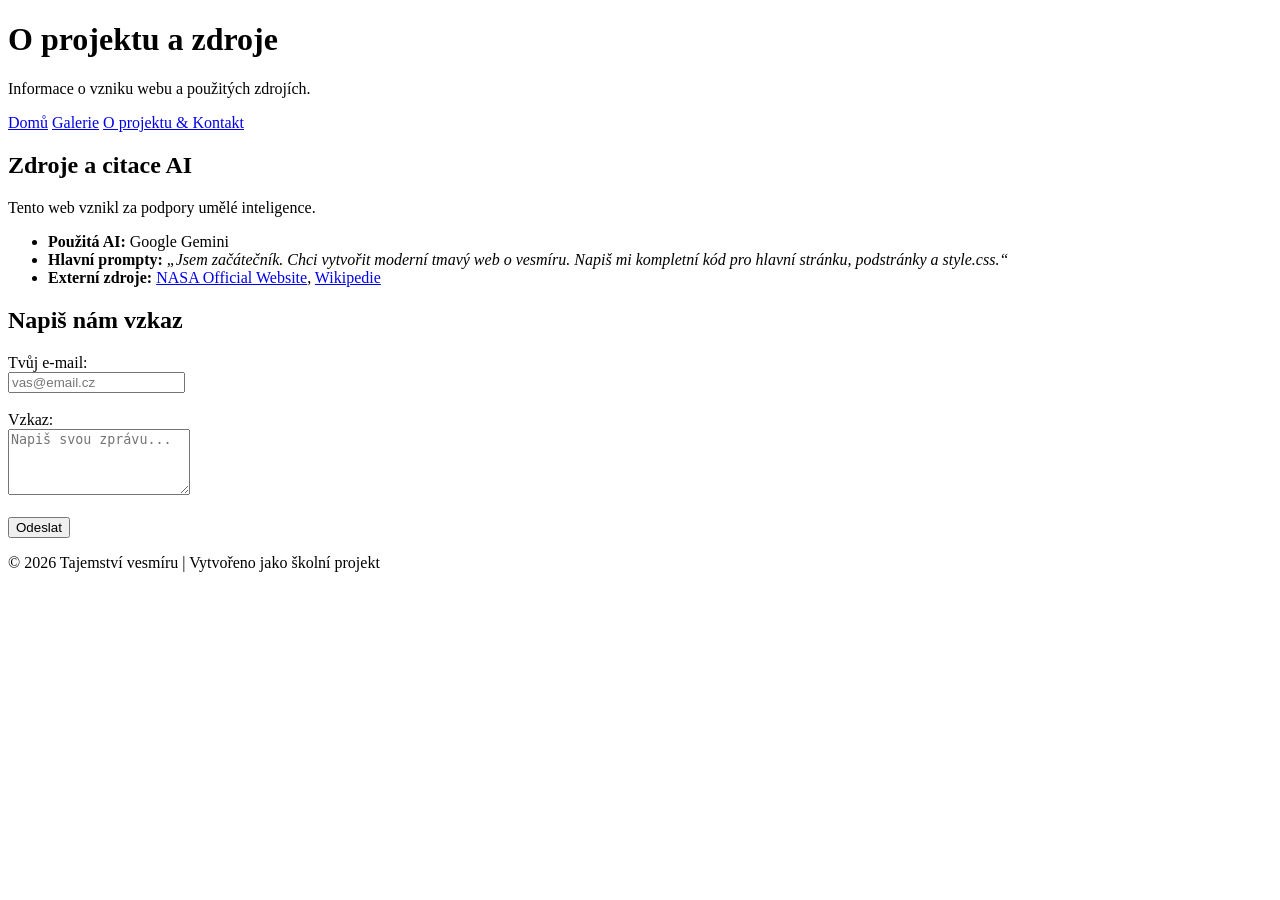
==== kontakt.html @ 2257c0c7 "Add kontakt.html with project and contact information This file contains the HTML structure for the " ====
<!DOCTYPE html>
<html lang="cs">
<head>
    <meta charset="UTF-8">
    <meta name="viewport" content="width=device-width, initial-scale=1.0">
    <title>Tajemství vesmíru | O projektu & Kontakt</title>
    <link rel="stylesheet" href="style.css">
</head>
<body>

    <header>
        <h1>O projektu a zdroje</h1>
        <p>Informace o vzniku webu a použitých zdrojích.</p>
    </header>

    <nav>
        <a href="index.html">Domů</a>
        <a href="galerie.html">Galerie</a>
        <a href="kontakt.html" class="active">O projektu & Kontakt</a>
    </nav>

    <main>
        <section class="card">
            <h2>Zdroje a citace AI</h2>
            <p>Tento web vznikl za podpory umělé inteligence.</p>
            <ul>
                <li><strong>Použitá AI:</strong> Google Gemini</li>
                <li><strong>Hlavní prompty:</strong> <em>„Jsem začátečník. Chci vytvořit moderní tmavý web o vesmíru. Napiš mi kompletní kód pro hlavní stránku, podstránky a style.css.“</em></li>
                <li><strong>Externí zdroje:</strong> <a href="https://www.nasa.gov" target="_blank">NASA Official Website</a>, <a href="https://cs.wikipedia.org" target="_blank">Wikipedie</a></li>
            </ul>
        </section>

        <section class="card">
            <h2>Napiš nám vzkaz</h2>
            <form>
                <label for="email">Tvůj e-mail:</label><br>
                <input type="email" id="email" name="email" placeholder="vas@email.cz"><br><br>
                
                <label for="message">Vzkaz:</label><br>
                <textarea id="message" name="message" rows="4" placeholder="Napiš svou zprávu..."></textarea><br><br>
                
                <button type="submit">Odeslat</button>
            </form>
        </section>
    </main>

    <footer>
        <p>&copy; 2026 Tajemství vesmíru | Vytvořeno jako školní projekt</p>
    </footer>

</body>
</html>
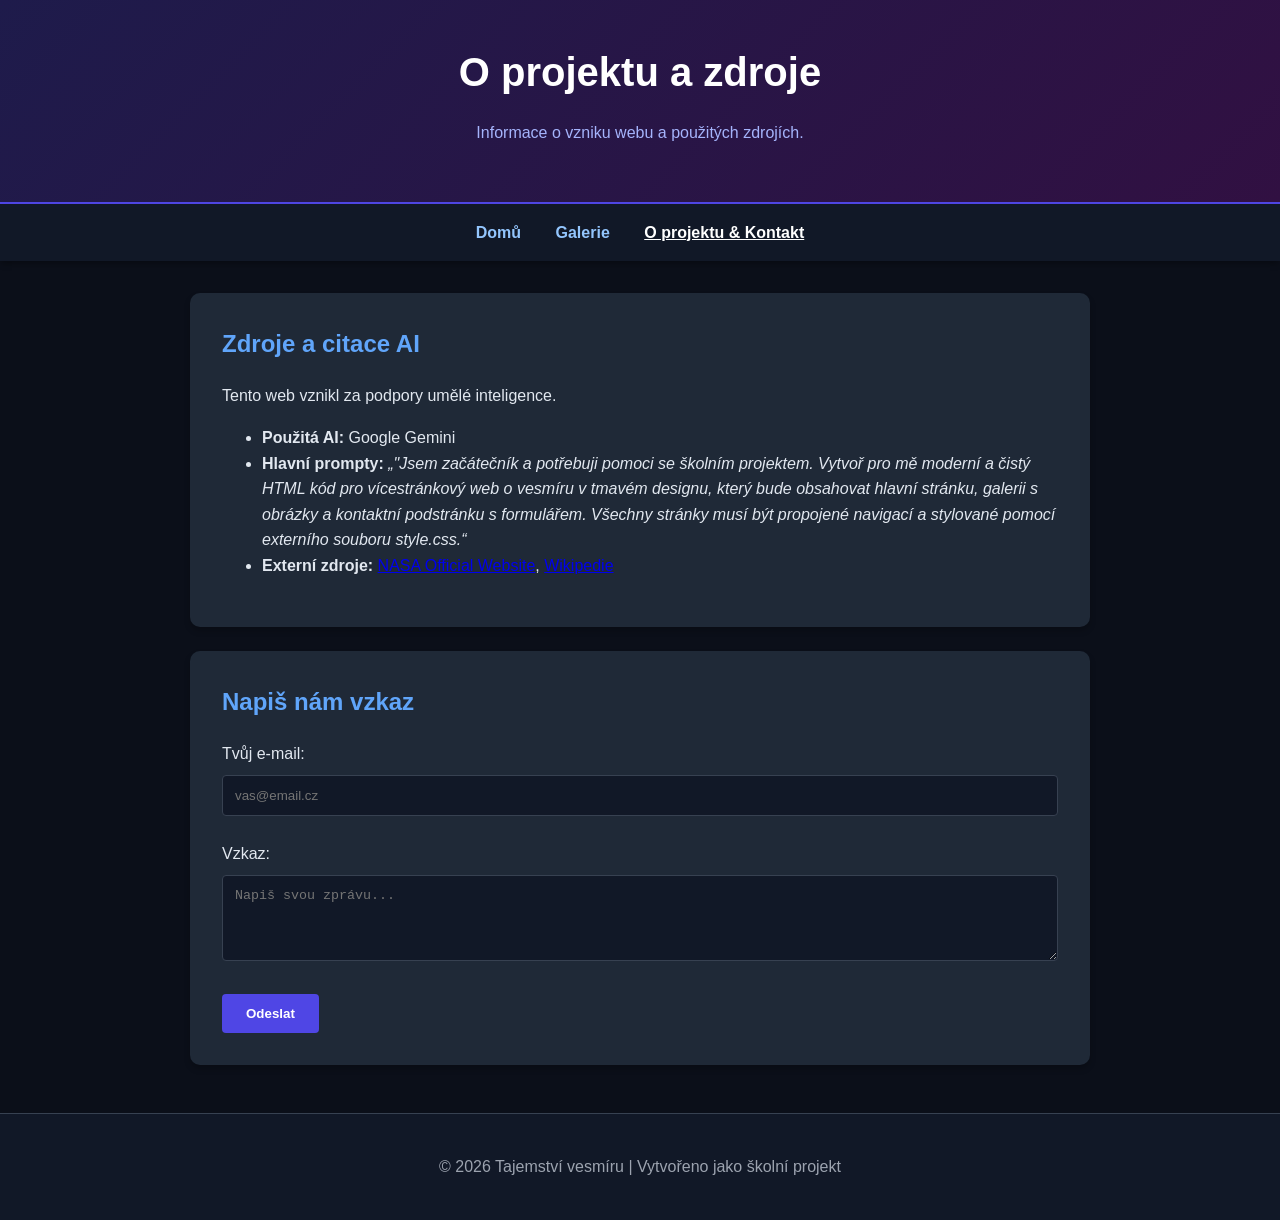
==== commit 04d39972: "Update kontakt.html" ====
--- a/kontakt.html
+++ b/kontakt.html
@@ -25,7 +25,7 @@
             <p>Tento web vznikl za podpory umělé inteligence.</p>
             <ul>
                 <li><strong>Použitá AI:</strong> Google Gemini</li>
-                <li><strong>Hlavní prompty:</strong> <em>„Jsem začátečník. Chci vytvořit moderní tmavý web o vesmíru. Napiš mi kompletní kód pro hlavní stránku, podstránky a style.css.“</em></li>
+                <li><strong>Hlavní prompty:</strong> <em>„"Jsem začátečník a potřebuji pomoci se školním projektem. Vytvoř pro mě moderní a čistý HTML kód pro vícestránkový web o vesmíru v tmavém designu, který bude obsahovat hlavní stránku, galerii s obrázky a kontaktní podstránku s formulářem. Všechny stránky musí být propojené navigací a stylované pomocí externího souboru style.css.“</em></li>
                 <li><strong>Externí zdroje:</strong> <a href="https://www.nasa.gov" target="_blank">NASA Official Website</a>, <a href="https://cs.wikipedia.org" target="_blank">Wikipedie</a></li>
             </ul>
         </section>
--- a/style.css
+++ b/style.css
@@ -0,0 +1,118 @@
+/* Základní styly a tmavý vesmírný design */
+body {
+    font-family: 'Segoe UI', Tahoma, Geneva, Verdana, sans-serif;
+    background-color: #0b0f19;
+    color: #e2e8f0;
+    margin: 0;
+    padding: 0;
+    line-height: 1.6;
+}
+
+header {
+    background: linear-gradient(135deg, #1e1b4b, #311042);
+    color: white;
+    text-align: center;
+    padding: 2.5rem 1rem;
+    border-bottom: 2px solid #4f46e5;
+}
+
+header h1 {
+    margin: 0;
+    font-size: 2.5rem;
+}
+
+header p {
+    color: #a5b4fc;
+}
+
+/* Navigace (Menu) */
+nav {
+    background-color: #111827;
+    text-align: center;
+    padding: 1rem;
+    box-shadow: 0 4px 6px -1px rgba(0, 0, 0, 0.3);
+}
+
+nav a {
+    color: #93c5fd;
+    text-decoration: none;
+    margin: 0 15px;
+    font-weight: bold;
+    transition: color 0.2s;
+}
+
+nav a:hover, nav a.active {
+    color: #ffffff;
+    text-decoration: underline;
+}
+
+/* Hlavní obsah */
+main {
+    max-width: 900px;
+    margin: 2rem auto;
+    padding: 0 1rem;
+}
+
+.card {
+    background-color: #1f2937;
+    padding: 2rem;
+    margin-bottom: 1.5rem;
+    border-radius: 10px;
+    box-shadow: 0 4px 6px rgba(0, 0, 0, 0.2);
+}
+
+.card h2 {
+    color: #60a5fa;
+    margin-top: 0;
+}
+
+/* Obrázky */
+img {
+    max-width: 100%;
+    height: auto;
+    border-radius: 6px;
+    margin-top: 1rem;
+}
+
+.gallery-grid {
+    display: grid;
+    grid-template-columns: 1fr 1fr;
+    gap: 1rem;
+}
+
+/* Formulář */
+input, textarea {
+    width: 100%;
+    padding: 0.75rem;
+    margin-top: 0.5rem;
+    border: 1px solid #374151;
+    border-radius: 4px;
+    background-color: #111827;
+    color: white;
+    box-sizing: border-box;
+}
+
+button {
+    background-color: #4f46e5;
+    color: white;
+    border: none;
+    padding: 0.75rem 1.5rem;
+    border-radius: 4px;
+    cursor: pointer;
+    font-weight: bold;
+    transition: background-color 0.2s;
+}
+
+button:hover {
+    background-color: #4338ca;
+}
+
+/* Patička */
+footer {
+    text-align: center;
+    padding: 1.5rem;
+    background-color: #111827;
+    color: #9ca3af;
+    border-top: 1px solid #374151;
+    margin-top: 3rem;
+}
